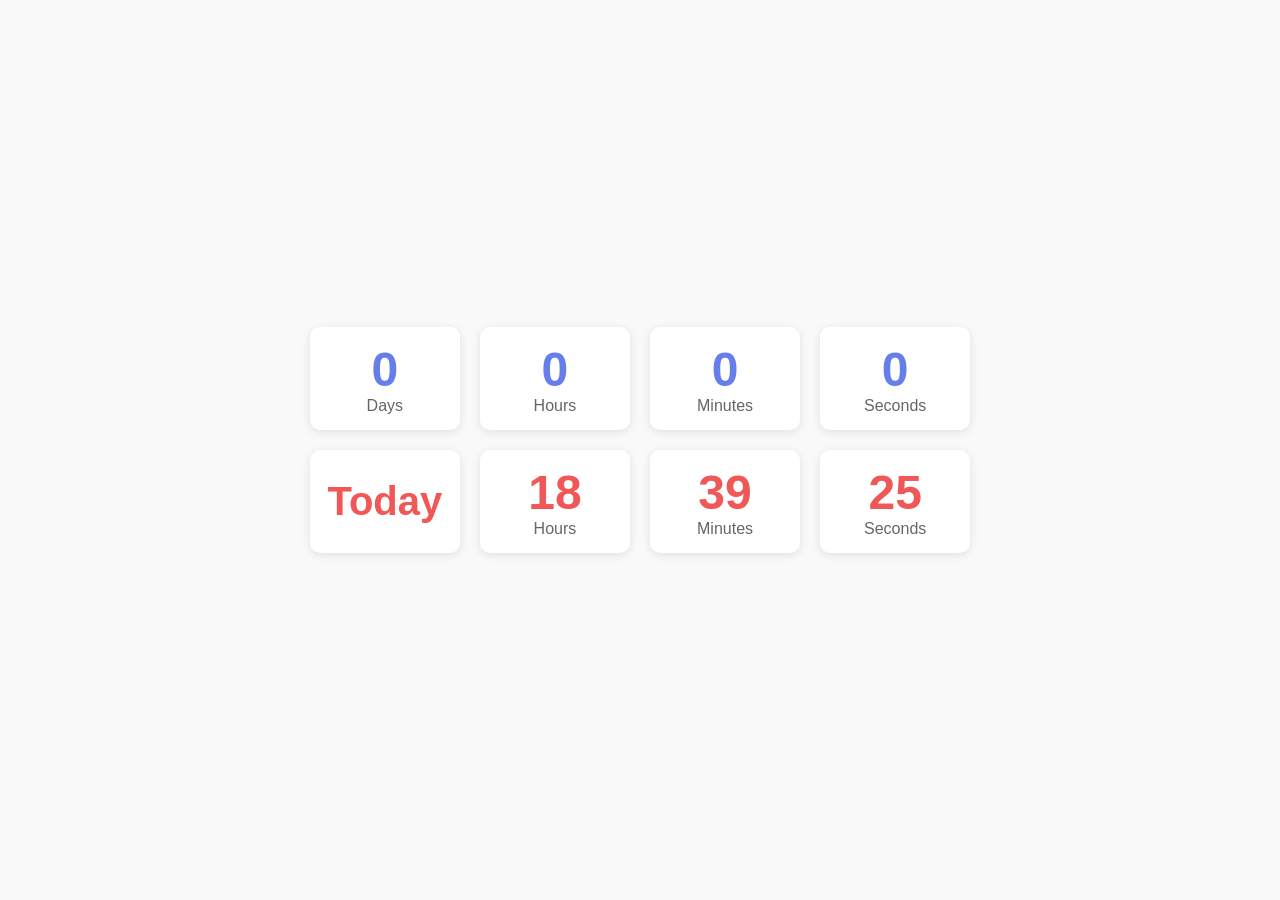
==== mini/index.html @ 6e03c587 "First Commit" ====
<!DOCTYPE html>
<html lang="en">
<head>
    <meta charset="UTF-8">
    <link rel="icon" type="image/png" href="../favicon.png">
    <meta name="viewport" content="width=device-width, initial-scale=1.0">
    <title>Date Countdown (mini)</title>
    <link rel="stylesheet" href="style.css">
</head>
<body class="no-overflow">
    <div class="time-grid">
        <span class="time-box">
            <span class="time-value" id="days">0</span>
            <span class="time-label">Days</span>
        </span>
        <span class="time-box">
            <span class="time-value" id="hours">0</span>
            <span class="time-label">Hours</span>
        </span>
        <span class="time-box">
            <span class="time-value" id="minutes">0</span>
            <span class="time-label">Minutes</span>
        </span>
        <span class="time-box">
            <span class="time-value" id="seconds">0</span>
            <span class="time-label">Seconds</span>
        </span>
        
        <span class="today time-box">
          <span class="time-title">Today</span>
        </span>

        <span class="today time-box">
            <span class="time-value" id="DEH">0</span>
            <span class="time-label">Hours</span>
        </span>
        <span class="today time-box">
            <span class="time-value" id="DEM">0</span>
            <span class="time-label">Minutes</span>
        </span>
        <span class="today time-box">
            <span class="time-value" id="DES">0</span>
            <span class="time-label">Seconds</span>
        </span>
    </div>
    <script src="../preserve_selection.js"></script>
    <script src="script.js"></script>

</body>
</html>
---- mini/style.css ----
* {
    margin: 0;
    padding: 0;
    box-sizing: border-box;
}
body > *:not(.loading) {
  transition:
    transform 300ms ease-out,
    opacity 350ms linear;
}
.no-overflow {
  overflow: hidden;
}
body.loading > *:not(.loading) {
  opacity: 0;
  transform: translateY(100px);
}
body > .loading {
  position: fixed !important;
}
body:not(.loading) .loading {
  display: none;
}
.temp-title {
  font-size: 3rem;
  font-weight: bold;
  color: white;

}

body {
    font-family: 'Segoe UI', Tahoma, Geneva, Verdana, sans-serif;
    background: #f9f9f9;
    min-height: 100vh;
    display: flex;
    justify-content: center;
    align-items: center;
    padding: 20px;
    overflow-x: hidden;
}

.container {
    background: rgba(255, 255, 255, 0.95);
    border-radius: 20px;
    padding: 40px;
    box-shadow: 0 20px 60px rgba(0, 0, 0, 0.3);
    max-width: 1400px;
    width: 100%;
}


h1 {
  color: #667eea;
  text-align: center;
  margin-bottom: 30px;
  font-size: 2rem;
  font-weight: 600;
}

.input-group {
    margin-bottom: 25px;
}

label {
    display: block;
    margin-bottom: 8px;
    color: #333;
    font-weight: 600;
    font-size: 0.95rem;
}

input[type="datetime-local"], input[type="time"] {
    width: 100%;
    padding: 12px;
    border: 2px solid #ddd;
    border-radius: 10px;
    font-size: 1rem;
    transition: border-color 0.3s;
}

input[type="datetime-local"]:focus, input[type="time"]:focus {
    outline: none;
    border-color: #667eea;
}

.current-time {
    background: linear-gradient(135deg, #667eea 0%, #764ba2 100%);
    color: white;
    padding: 15px;
    border-radius: 10px;
    text-align: center;
    margin-bottom: 25px;
    font-size: 1.1rem;
}

.result {
  background: #f8f9fa;
  padding: 25px;
  border-radius: 15px;
}

.result h2 {
    color: #667eea;
    margin-bottom: 20px;
    text-align: center;
    font-size: 1.5rem;
}

.time-grid {
    display: grid;
    grid-template-columns: repeat(auto-fit, minmax(140px, 1fr));
    gap: 15px;
    margin-bottom: 20px;
}
.time-grid > * {
  display: inline-block;
}

.time-grid {
    grid-template-columns: repeat(4, 1fr);
    gap: 20px;
}

.time-box {
    padding: 25px 15px;
}

.time-value {
    font-size: 3rem !important;
}

.time-title {
    font-size: 2.5rem !important;
}

.time-label {
    font-size: 1rem !important;
}


.time-box {
    background: white;
    padding: 15px;
    border-radius: 10px;
    text-align: center;
    box-shadow: 0 2px 10px rgba(0, 0, 0, 0.1);
}

.time-title, .time-value {
    font-size: 2rem;
    font-weight: bold;
    color: #667eea;
    display: inline-block;
    width: 100%;
}
.today .time-value, .today .time-title {
  color: #f15757 !important;
}
.time-title {
  display: flex;
  height: 100%;
  justify-content: center;
  align-items: center;
}
.time-label {
    user-select: none;
    font-size: 0.9rem;
    color: #666;
    margin-top: 5px;
}

.total-section {
    background: white;
    padding: 15px;
    border-radius: 10px;
    box-shadow: 0 2px 10px rgba(0, 0, 0, 0.1);
}

.total-section h3 {
    color: #764ba2;
    margin-bottom: 10px;
    font-size: 1.4rem;
}


.time-grid .label {
  min-width: 14%;
  color: #764ba2;
}
.time-grid .value {
  display: flex;
  align-items: center;
  gap: 10px;
  font-size: 1.4rem;
  font-weight: 600;
  color: #667eea;
}


.total-item {
    font-size: 1.1rem;
    display: flex;
    justify-content: space-between;
    padding: 8px 0;
    border-bottom: 1px solid #eee;
}

.total-item:last-child {
    border-bottom: none;
}

.total-label {
    color: #666;
}

.total-value {
    color: #667eea;
    font-weight: 600;
}

.direction {
    text-align: center;
    padding: 10px;
    margin-top: 15px;
    border-radius: 8px;
    font-weight: 600;
}

.future {
    background: #d4edda;
    color: #155724;
}

.past {
    background: #f8d7da;
    color: #721c24;
}

.share-btn {
    width: 100%;
    padding: 12px;
    margin-top: 15px;
    background: linear-gradient(135deg, #667eea 0%, #764ba2 100%);
    color: white;
    border: none;
    border-radius: 10px;
    font-size: 1rem;
    font-weight: 600;
    cursor: pointer;
    transition: transform 0.2s, box-shadow 0.2s;
}

.share-btn:hover {
    transform: translateY(-2px);
    box-shadow: 0 5px 15px rgba(102, 126, 234, 0.4);
}

.share-btn:active {
    transform: translateY(0);
}

.copied-notification {
    position: fixed;
    top: 20px;
    right: 20px;
    background: #28a745;
    color: white;
    padding: 15px 25px;
    border-radius: 10px;
    box-shadow: 0 5px 15px rgba(0, 0, 0, 0.3);
    animation: slideIn 0.3s ease-out;
    z-index: 1000;
}

@keyframes slideIn {
    from {
        transform: translateX(400px);
        opacity: 0;
    }
    to {
        transform: translateX(0);
        opacity: 1;
    }
}
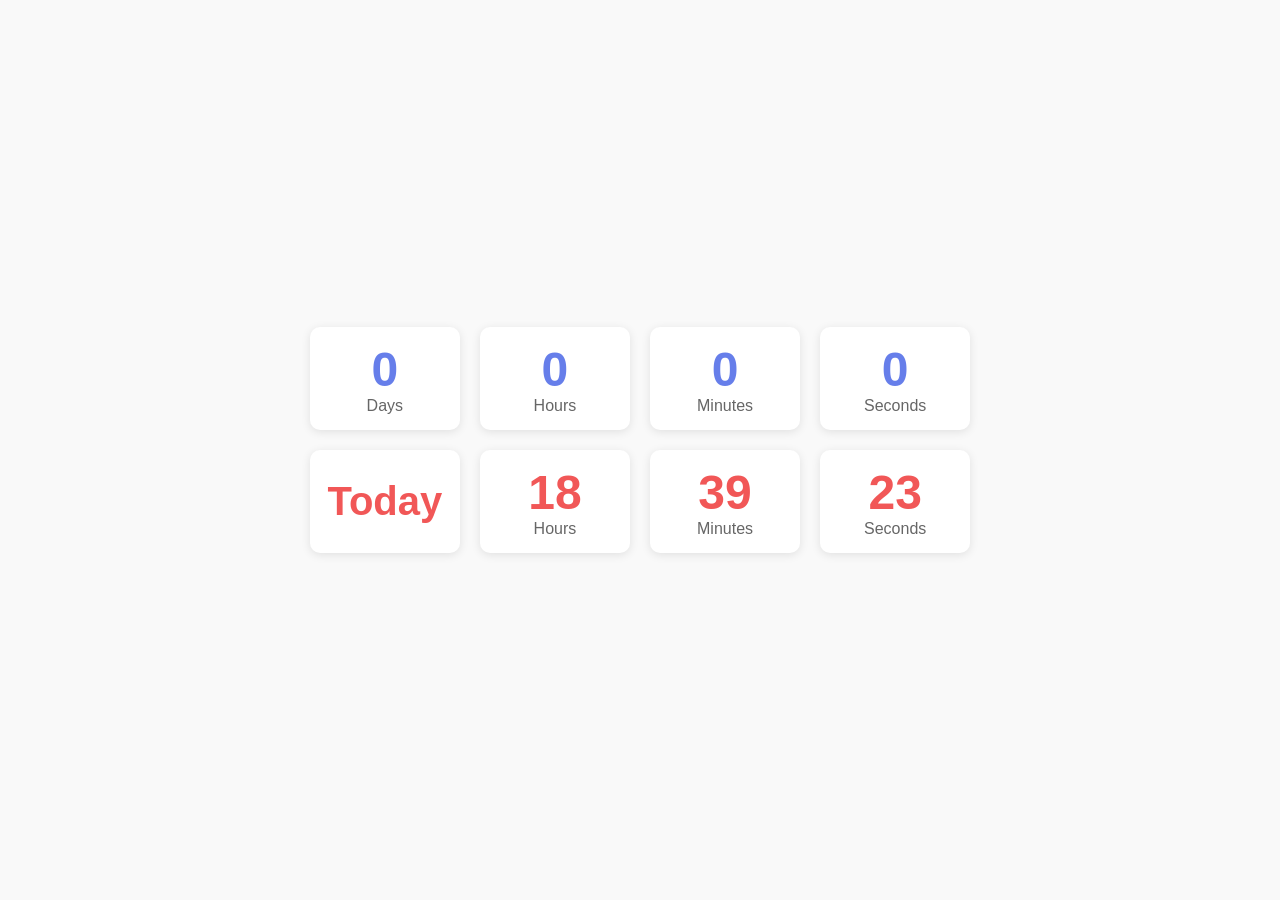
==== commit 5c471c5e: "updating mini view" ====
--- a/mini/index.html
+++ b/mini/index.html
@@ -5,6 +5,7 @@
     <link rel="icon" type="image/png" href="../favicon.png">
     <meta name="viewport" content="width=device-width, initial-scale=1.0">
     <title>Date Countdown (mini)</title>
+    <link rel="stylesheet" href="../style.css">
     <link rel="stylesheet" href="style.css">
 </head>
 <body class="no-overflow">
@@ -47,4 +48,4 @@
     <script src="script.js"></script>
 
 </body>
-</html>+</html>
--- a/style.css
+++ b/style.css
@@ -0,0 +1,300 @@
+* {
+    margin: 0;
+    padding: 0;
+    box-sizing: border-box;
+}
+body > *:not(.loading) {
+  transition:
+    transform 300ms ease-out,
+    opacity 350ms linear;
+}
+.no-overflow {
+  overflow: hidden;
+}
+body.loading > *:not(.loading) {
+  opacity: 0;
+  transform: translateY(100px);
+}
+body > .loading {
+  position: fixed !important;
+}
+body:not(.loading) .loading {
+  display: none;
+}
+.temp-title {
+  font-size: 3rem;
+  font-weight: bold;
+  color: white;
+}
+
+body {
+    font-family: 'Segoe UI', Tahoma, Geneva, Verdana, sans-serif;
+    background: linear-gradient(135deg, #667eea 0%, #764ba2 100%);
+    min-height: 100vh;
+    display: flex;
+    justify-content: center;
+    align-items: center;
+    padding: 20px;
+    overflow-x: hidden;
+}
+
+.container {
+    background: rgba(255, 255, 255, 0.95);
+    border-radius: 20px;
+    padding: 40px;
+    box-shadow: 0 20px 60px rgba(0, 0, 0, 0.3);
+    max-width: 1400px;
+    width: 100%;
+}
+
+@media (min-width: 1024px) {
+    .container {
+        padding: 50px 60px;
+    }
+
+    h1 {
+        font-size: 2.5rem !important;
+    }
+
+    .main-content {
+        display: grid;
+        grid-template-columns: 400px 1fr;
+        gap: 40px;
+        align-items: start;
+    }
+}
+
+h1 {
+  color: #667eea;
+  text-align: center;
+  margin-bottom: 30px;
+  font-size: 2rem;
+  font-weight: 600;
+}
+
+.input-group {
+    margin-bottom: 25px;
+}
+
+label {
+    display: block;
+    margin-bottom: 8px;
+    color: #333;
+    font-weight: 600;
+    font-size: 0.95rem;
+}
+
+input[type="datetime-local"], input[type="time"] {
+    width: 100%;
+    padding: 12px;
+    border: 2px solid #ddd;
+    border-radius: 10px;
+    font-size: 1rem;
+    transition: border-color 0.3s;
+}
+
+input[type="datetime-local"]:focus, input[type="time"]:focus {
+    outline: none;
+    border-color: #667eea;
+}
+
+.current-time {
+    background: linear-gradient(135deg, #667eea 0%, #764ba2 100%);
+    color: white;
+    padding: 15px;
+    border-radius: 10px;
+    text-align: center;
+    margin-bottom: 25px;
+    font-size: 1.1rem;
+}
+
+.result {
+  background: #f8f9fa;
+  padding: 25px;
+  border-radius: 15px;
+}
+
+.result h2 {
+    color: #667eea;
+    margin-bottom: 20px;
+    text-align: center;
+    font-size: 1.5rem;
+}
+
+.time-grid {
+    display: grid;
+    grid-template-columns: repeat(auto-fit, minmax(140px, 1fr));
+    gap: 15px;
+    margin-bottom: 20px;
+}
+.time-grid > * {
+  display: inline-block;
+}
+
+@media (min-width: 1024px) {
+    .time-grid {
+        grid-template-columns: repeat(4, 1fr);
+        gap: 20px;
+    }
+
+    .time-box {
+        padding: 25px 15px;
+    }
+
+    .time-value {
+        font-size: 3rem !important;
+    }
+
+    .time-title {
+        font-size: 2.5rem !important;
+    }
+
+    .time-label {
+        font-size: 1rem !important;
+    }
+}
+
+.time-box {
+    background: white;
+    padding: 15px;
+    border-radius: 10px;
+    text-align: center;
+    box-shadow: 0 2px 10px rgba(0, 0, 0, 0.1);
+}
+
+.time-title, .time-value {
+    font-size: 2rem;
+    font-weight: bold;
+    color: #667eea;
+    display: inline-block;
+    width: 100%;
+}
+.today .time-value, .today .time-title {
+  color: #f15757 !important;
+}
+.time-title {
+  display: flex;
+  height: 100%;
+  justify-content: center;
+  align-items: center;
+}
+.time-label {
+    user-select: none;
+    font-size: 0.9rem;
+    color: #666;
+    margin-top: 5px;
+}
+
+.total-section {
+    background: white;
+    padding: 15px;
+    border-radius: 10px;
+    box-shadow: 0 2px 10px rgba(0, 0, 0, 0.1);
+}
+
+.total-section h3 {
+    color: #764ba2;
+    margin-bottom: 10px;
+    font-size: 1.4rem;
+}
+
+
+.time-grid .label {
+  min-width: 14%;
+  color: #764ba2;
+}
+.time-grid .value {
+  display: flex;
+  align-items: center;
+  gap: 10px;
+  font-size: 1.4rem;
+  font-weight: 600;
+  color: #667eea;
+}
+
+
+.total-item {
+    font-size: 1.1rem;
+    display: flex;
+    justify-content: space-between;
+    padding: 8px 0;
+    border-bottom: 1px solid #eee;
+}
+
+.total-item:last-child {
+    border-bottom: none;
+}
+
+.total-label {
+    color: #666;
+}
+
+.total-value {
+    color: #667eea;
+    font-weight: 600;
+}
+
+.direction {
+    text-align: center;
+    padding: 10px;
+    margin-top: 15px;
+    border-radius: 8px;
+    font-weight: 600;
+}
+
+.future {
+    background: #d4edda;
+    color: #155724;
+}
+
+.past {
+    background: #f8d7da;
+    color: #721c24;
+}
+
+.share-btn {
+    width: 100%;
+    padding: 12px;
+    margin-top: 15px;
+    background: linear-gradient(135deg, #667eea 0%, #764ba2 100%);
+    color: white;
+    border: none;
+    border-radius: 10px;
+    font-size: 1rem;
+    font-weight: 600;
+    cursor: pointer;
+    transition: transform 0.2s, box-shadow 0.2s;
+}
+
+.share-btn:hover {
+    transform: translateY(-2px);
+    box-shadow: 0 5px 15px rgba(102, 126, 234, 0.4);
+}
+
+.share-btn:active {
+    transform: translateY(0);
+}
+
+.copied-notification {
+    position: fixed;
+    top: 20px;
+    right: 20px;
+    background: #28a745;
+    color: white;
+    padding: 15px 25px;
+    border-radius: 10px;
+    box-shadow: 0 5px 15px rgba(0, 0, 0, 0.3);
+    animation: slideIn 0.3s ease-out;
+    z-index: 1000;
+}
+
+@keyframes slideIn {
+    from {
+        transform: translateX(400px);
+        opacity: 0;
+    }
+    to {
+        transform: translateX(0);
+        opacity: 1;
+    }
+}
--- a/mini/style.css
+++ b/mini/style.css
@@ -281,4 +281,11 @@
         transform: translateX(0);
         opacity: 1;
     }
-}+}
+
+
+@media (max-width: 620px) {
+  .time-title {
+    font-size: 2.2rem !important;
+  }
+}
